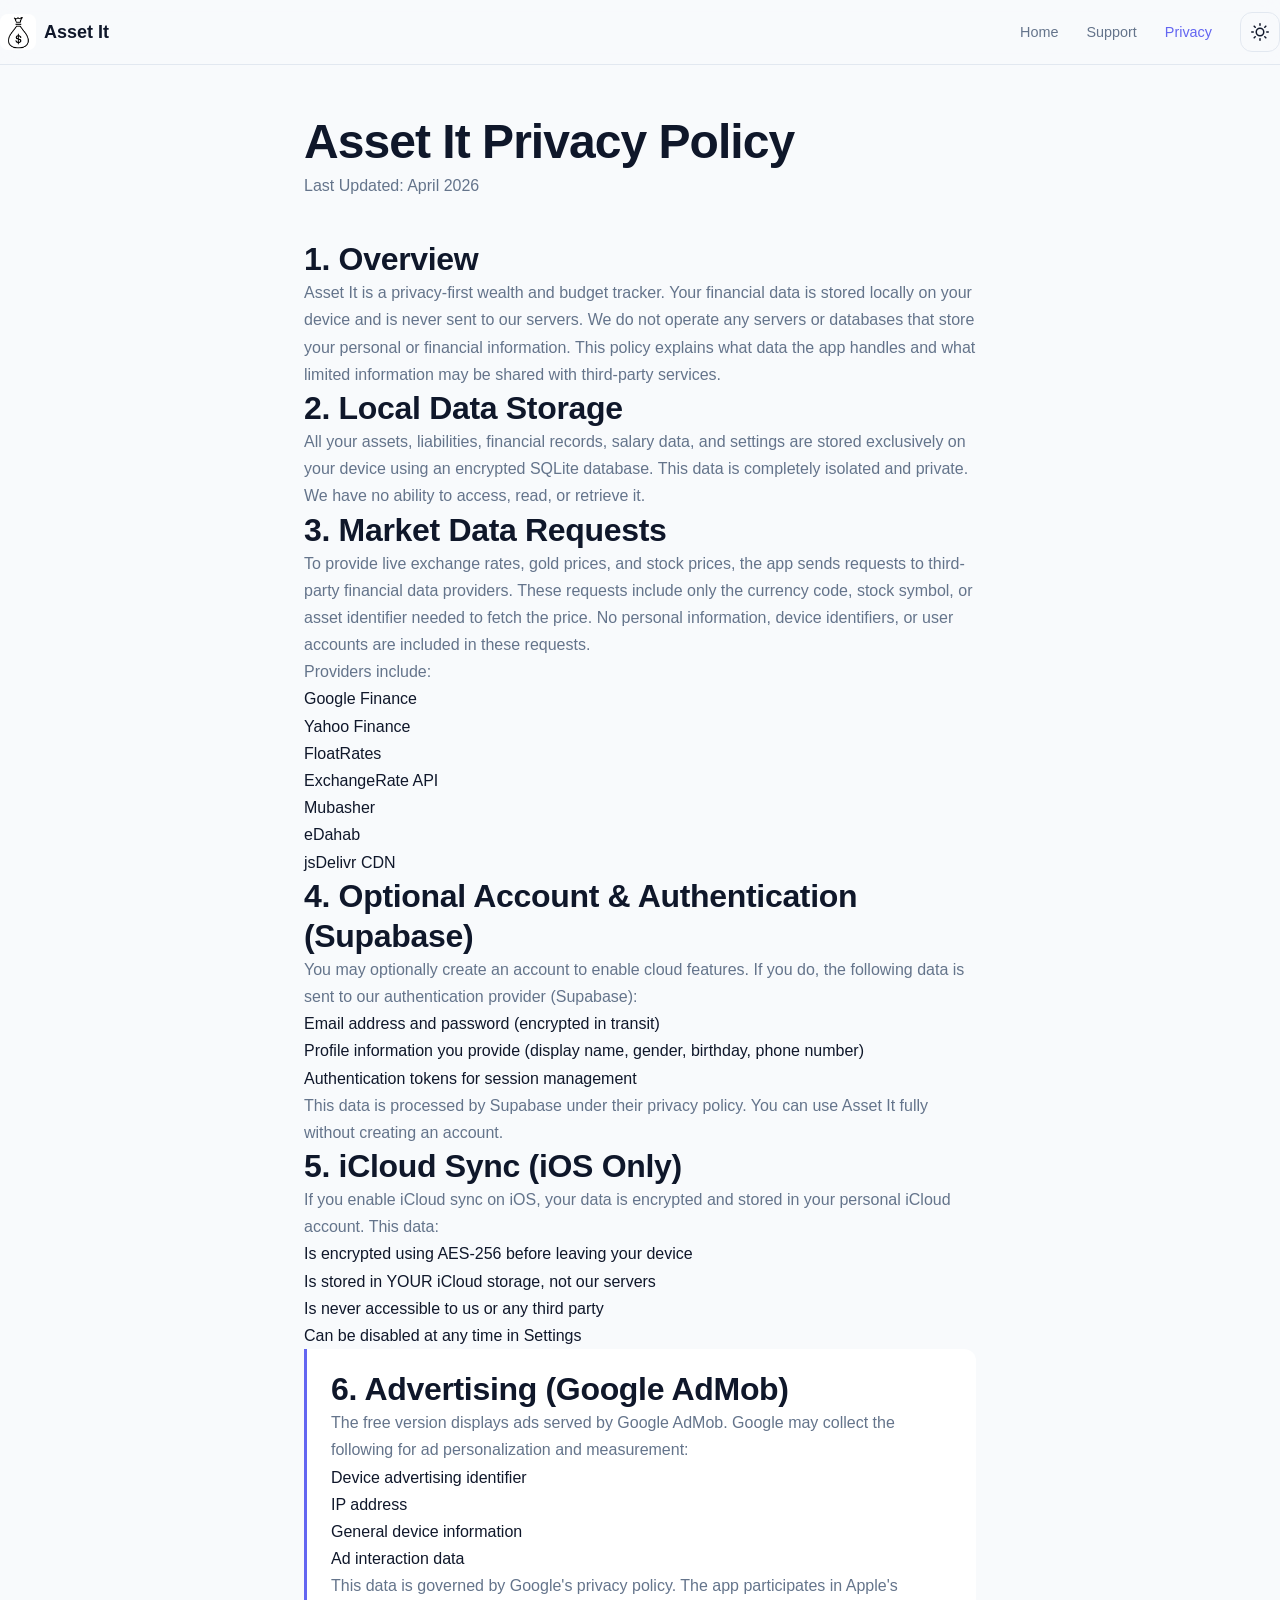
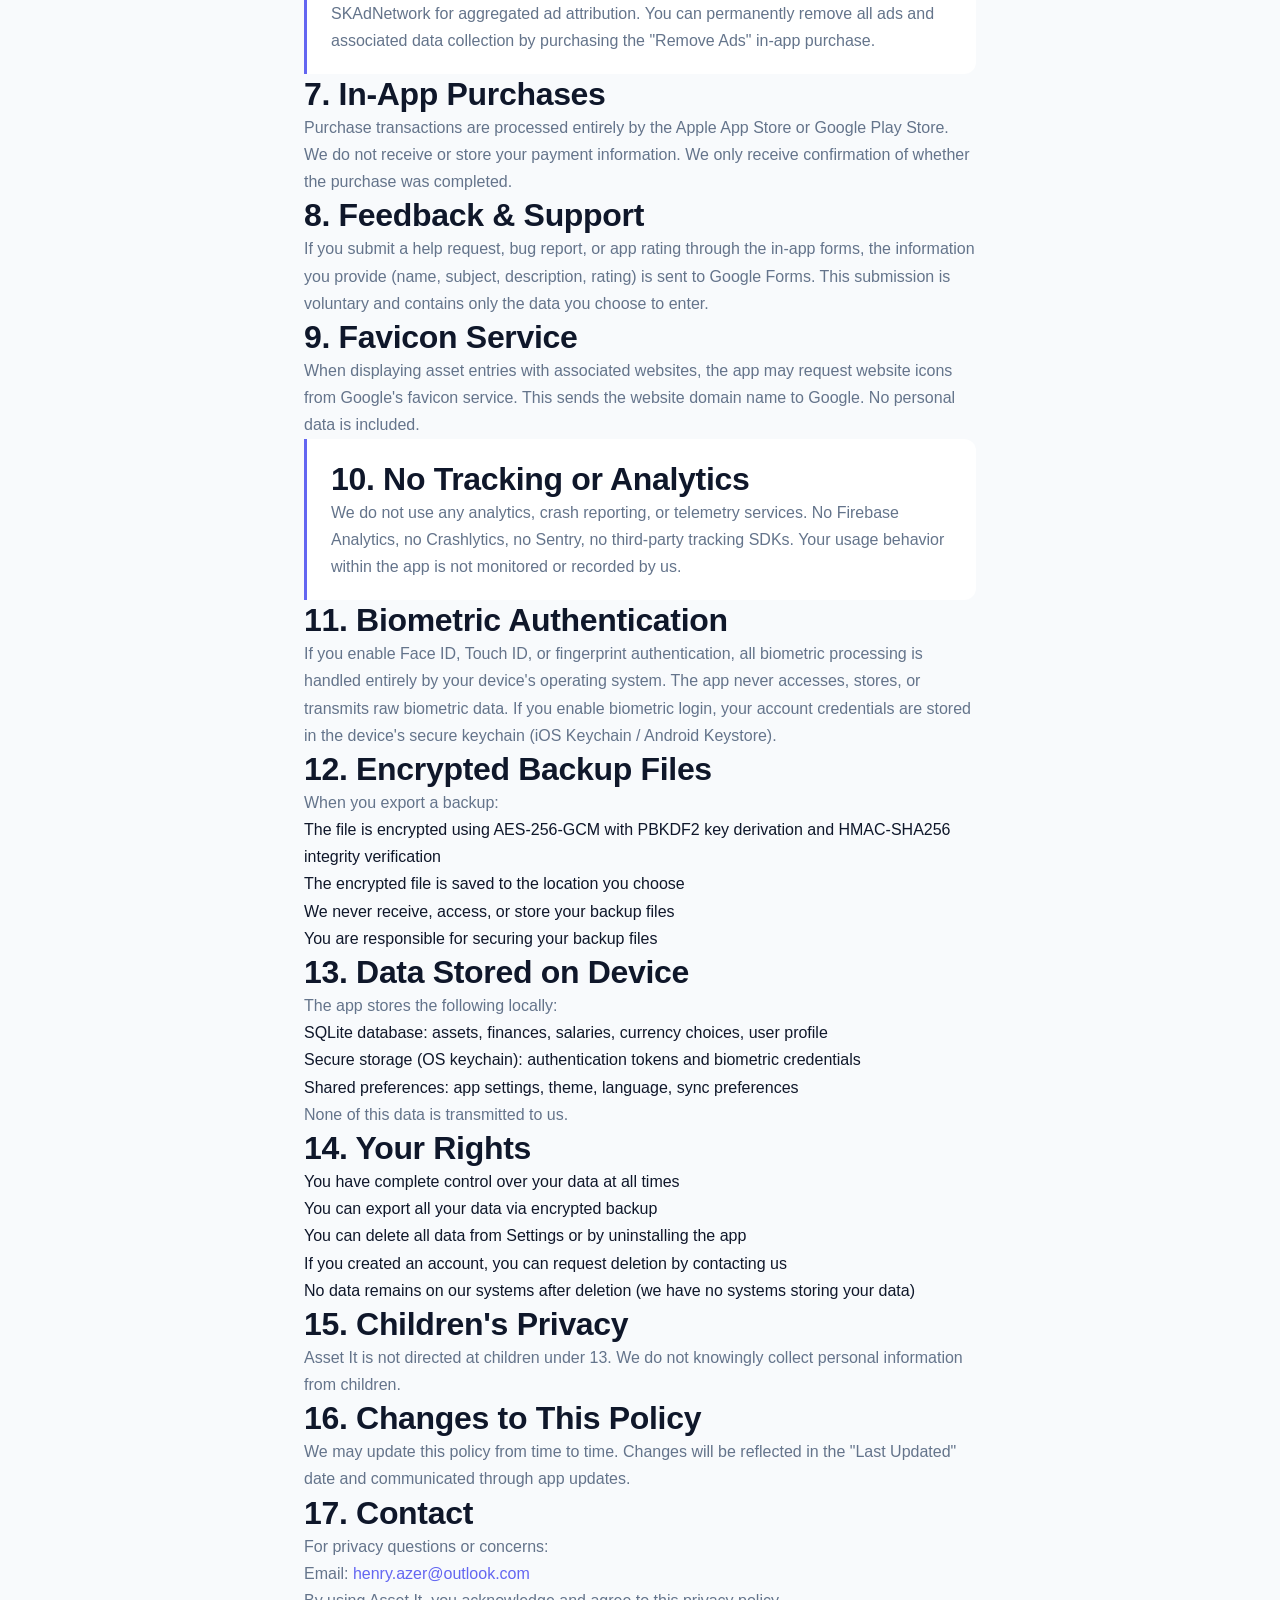
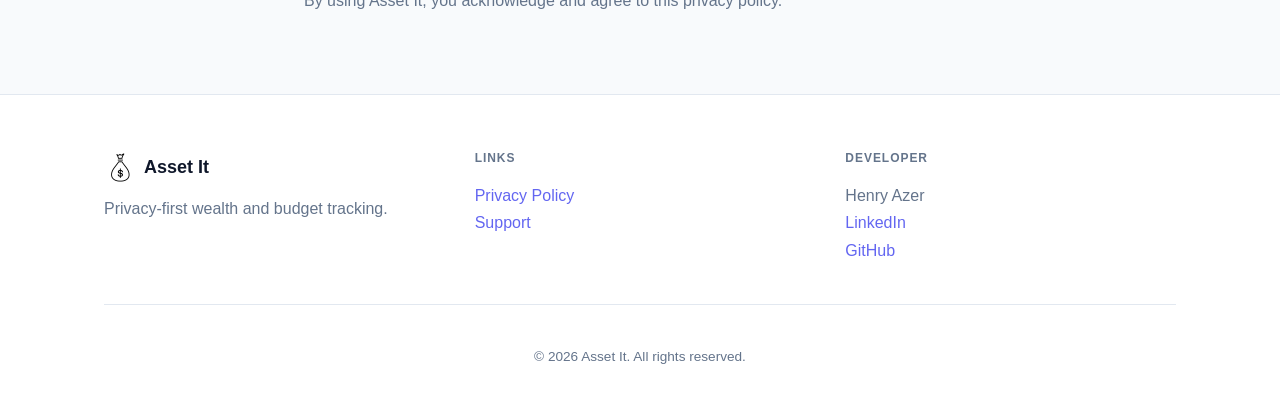
==== privacy-policy.html @ caf1068d "feat: Asset It GitHub Pages site" ====
<!DOCTYPE html>
<html lang="en">
<head>
  <meta charset="UTF-8">
  <meta name="viewport" content="width=device-width, initial-scale=1.0">
  <title>Privacy Policy — Asset It</title>
  <link rel="stylesheet" href="css/styles.css">
</head>
<body>

<!-- Nav Bar -->
<nav class="nav">
  <div class="nav__inner">
    <a href="index.html" class="nav__brand">
      <img src="assets/logo-light.png" alt="Asset It" data-logo>
      <span>Asset It</span>
    </a>
    <ul class="nav__links">
      <li><a href="index.html">Home</a></li>
      <li><a href="support.html">Support</a></li>
      <li><a href="privacy-policy.html" style="color: var(--primary);">Privacy</a></li>
      <li>
        <button class="theme-toggle" onclick="toggleTheme()" aria-label="Toggle theme">
          <svg class="icon-sun" xmlns="http://www.w3.org/2000/svg" width="18" height="18" viewBox="0 0 24 24" fill="none" stroke="currentColor" stroke-width="2" stroke-linecap="round" stroke-linejoin="round"><circle cx="12" cy="12" r="5"/><line x1="12" y1="1" x2="12" y2="3"/><line x1="12" y1="21" x2="12" y2="23"/><line x1="4.22" y1="4.22" x2="5.64" y2="5.64"/><line x1="18.36" y1="18.36" x2="19.78" y2="19.78"/><line x1="1" y1="12" x2="3" y2="12"/><line x1="21" y1="12" x2="23" y2="12"/><line x1="4.22" y1="19.78" x2="5.64" y2="18.36"/><line x1="18.36" y1="5.64" x2="19.78" y2="4.22"/></svg>
          <svg class="icon-moon" xmlns="http://www.w3.org/2000/svg" width="18" height="18" viewBox="0 0 24 24" fill="none" stroke="currentColor" stroke-width="2" stroke-linecap="round" stroke-linejoin="round"><path d="M21 12.79A9 9 0 1 1 11.21 3 7 7 0 0 0 21 12.79z"/></svg>
        </button>
      </li>
    </ul>
    <button class="nav__toggle" onclick="toggleMobileNav()" aria-label="Menu">
      <svg xmlns="http://www.w3.org/2000/svg" width="24" height="24" viewBox="0 0 24 24" fill="none" stroke="currentColor" stroke-width="2"><line x1="3" y1="12" x2="21" y2="12"/><line x1="3" y1="6" x2="21" y2="6"/><line x1="3" y1="18" x2="21" y2="18"/></svg>
    </button>
  </div>
</nav>
<div class="nav__mobile-menu">
  <a href="index.html" onclick="closeMobileNav()">Home</a>
  <a href="support.html" onclick="closeMobileNav()">Support</a>
  <a href="privacy-policy.html" onclick="closeMobileNav()">Privacy</a>
</div>

<!-- Main Content -->
<main>
  <section class="section" style="padding-top: 7rem;">
    <div class="container--narrow">

      <h1>Asset It Privacy Policy</h1>
      <p style="color: var(--text-secondary); margin-bottom: 2.5rem;">Last Updated: April 2026</p>

      <!-- Section 1 -->
      <h2>1. Overview</h2>
      <p>Asset It is a privacy-first wealth and budget tracker. Your financial data is stored locally on your device and is never sent to our servers. We do not operate any servers or databases that store your personal or financial information. This policy explains what data the app handles and what limited information may be shared with third-party services.</p>

      <!-- Section 2 -->
      <h2>2. Local Data Storage</h2>
      <p>All your assets, liabilities, financial records, salary data, and settings are stored exclusively on your device using an encrypted SQLite database. This data is completely isolated and private. We have no ability to access, read, or retrieve it.</p>

      <!-- Section 3 -->
      <h2>3. Market Data Requests</h2>
      <p>To provide live exchange rates, gold prices, and stock prices, the app sends requests to third-party financial data providers. These requests include only the currency code, stock symbol, or asset identifier needed to fetch the price. No personal information, device identifiers, or user accounts are included in these requests.</p>
      <p>Providers include:</p>
      <ul>
        <li>Google Finance</li>
        <li>Yahoo Finance</li>
        <li>FloatRates</li>
        <li>ExchangeRate API</li>
        <li>Mubasher</li>
        <li>eDahab</li>
        <li>jsDelivr CDN</li>
      </ul>

      <!-- Section 4 -->
      <h2>4. Optional Account &amp; Authentication (Supabase)</h2>
      <p>You may optionally create an account to enable cloud features. If you do, the following data is sent to our authentication provider (Supabase):</p>
      <ul>
        <li>Email address and password (encrypted in transit)</li>
        <li>Profile information you provide (display name, gender, birthday, phone number)</li>
        <li>Authentication tokens for session management</li>
      </ul>
      <p>This data is processed by Supabase under their privacy policy. You can use Asset It fully without creating an account.</p>

      <!-- Section 5 -->
      <h2>5. iCloud Sync (iOS Only)</h2>
      <p>If you enable iCloud sync on iOS, your data is encrypted and stored in your personal iCloud account. This data:</p>
      <ul>
        <li>Is encrypted using AES-256 before leaving your device</li>
        <li>Is stored in YOUR iCloud storage, not our servers</li>
        <li>Is never accessible to us or any third party</li>
        <li>Can be disabled at any time in Settings</li>
      </ul>

      <!-- Section 6 -->
      <div class="callout">
        <h2>6. Advertising (Google AdMob)</h2>
        <p>The free version displays ads served by Google AdMob. Google may collect the following for ad personalization and measurement:</p>
        <ul>
          <li>Device advertising identifier</li>
          <li>IP address</li>
          <li>General device information</li>
          <li>Ad interaction data</li>
        </ul>
        <p>This data is governed by Google's privacy policy. The app participates in Apple's SKAdNetwork for aggregated ad attribution. You can permanently remove all ads and associated data collection by purchasing the "Remove Ads" in-app purchase.</p>
      </div>

      <!-- Section 7 -->
      <h2>7. In-App Purchases</h2>
      <p>Purchase transactions are processed entirely by the Apple App Store or Google Play Store. We do not receive or store your payment information. We only receive confirmation of whether the purchase was completed.</p>

      <!-- Section 8 -->
      <h2>8. Feedback &amp; Support</h2>
      <p>If you submit a help request, bug report, or app rating through the in-app forms, the information you provide (name, subject, description, rating) is sent to Google Forms. This submission is voluntary and contains only the data you choose to enter.</p>

      <!-- Section 9 -->
      <h2>9. Favicon Service</h2>
      <p>When displaying asset entries with associated websites, the app may request website icons from Google's favicon service. This sends the website domain name to Google. No personal data is included.</p>

      <!-- Section 10 -->
      <div class="callout">
        <h2>10. No Tracking or Analytics</h2>
        <p>We do not use any analytics, crash reporting, or telemetry services. No Firebase Analytics, no Crashlytics, no Sentry, no third-party tracking SDKs. Your usage behavior within the app is not monitored or recorded by us.</p>
      </div>

      <!-- Section 11 -->
      <h2>11. Biometric Authentication</h2>
      <p>If you enable Face ID, Touch ID, or fingerprint authentication, all biometric processing is handled entirely by your device's operating system. The app never accesses, stores, or transmits raw biometric data. If you enable biometric login, your account credentials are stored in the device's secure keychain (iOS Keychain / Android Keystore).</p>

      <!-- Section 12 -->
      <h2>12. Encrypted Backup Files</h2>
      <p>When you export a backup:</p>
      <ul>
        <li>The file is encrypted using AES-256-GCM with PBKDF2 key derivation and HMAC-SHA256 integrity verification</li>
        <li>The encrypted file is saved to the location you choose</li>
        <li>We never receive, access, or store your backup files</li>
        <li>You are responsible for securing your backup files</li>
      </ul>

      <!-- Section 13 -->
      <h2>13. Data Stored on Device</h2>
      <p>The app stores the following locally:</p>
      <ul>
        <li>SQLite database: assets, finances, salaries, currency choices, user profile</li>
        <li>Secure storage (OS keychain): authentication tokens and biometric credentials</li>
        <li>Shared preferences: app settings, theme, language, sync preferences</li>
      </ul>
      <p>None of this data is transmitted to us.</p>

      <!-- Section 14 -->
      <h2>14. Your Rights</h2>
      <ul>
        <li>You have complete control over your data at all times</li>
        <li>You can export all your data via encrypted backup</li>
        <li>You can delete all data from Settings or by uninstalling the app</li>
        <li>If you created an account, you can request deletion by contacting us</li>
        <li>No data remains on our systems after deletion (we have no systems storing your data)</li>
      </ul>

      <!-- Section 15 -->
      <h2>15. Children's Privacy</h2>
      <p>Asset It is not directed at children under 13. We do not knowingly collect personal information from children.</p>

      <!-- Section 16 -->
      <h2>16. Changes to This Policy</h2>
      <p>We may update this policy from time to time. Changes will be reflected in the "Last Updated" date and communicated through app updates.</p>

      <!-- Section 17 -->
      <h2>17. Contact</h2>
      <p>For privacy questions or concerns:</p>
      <p>Email: <a href="mailto:henry.azer@outlook.com">henry.azer@outlook.com</a></p>

      <p>By using Asset It, you acknowledge and agree to this privacy policy.</p>

    </div>
  </section>
</main>

<!-- Footer -->
<footer class="footer">
  <div class="container">
    <div class="footer__grid">
      <div class="footer__col">
        <a href="index.html" class="footer__brand">
          <img src="assets/logo-light.png" alt="Asset It" data-logo>
          <span>Asset It</span>
        </a>
        <p>Privacy-first wealth and budget tracking.</p>
      </div>
      <div class="footer__col">
        <h4>Links</h4>
        <ul>
          <li><a href="privacy-policy.html">Privacy Policy</a></li>
          <li><a href="support.html">Support</a></li>
        </ul>
      </div>
      <div class="footer__col">
        <h4>Developer</h4>
        <p>Henry Azer</p>
        <ul>
          <li><a href="https://linkedin.com/in/henry-azer" target="_blank" rel="noopener">LinkedIn</a></li>
          <li><a href="https://github.com/henry-azer" target="_blank" rel="noopener">GitHub</a></li>
        </ul>
      </div>
    </div>
    <div class="footer__bottom">
      <p>&copy; 2026 Asset It. All rights reserved.</p>
    </div>
  </div>
</footer>

<script src="js/main.js"></script>
</body>
</html>
---- css/styles.css ----
/* ============================================================
   Asset-It Design System
   Shared CSS for GitHub Pages site
   ============================================================ */

/* ----------------------------------------------------------
   1. Design Tokens (Light Mode)
   ---------------------------------------------------------- */
:root {
  --primary: #6366F1;
  --secondary: #8B5CF6;
  --bg: #F8FAFC;
  --surface: #FFFFFF;
  --text-primary: #0F172A;
  --text-secondary: #64748B;
  --border: #E2E8F0;
  --gradient-start: #42A5F5;
  --gradient-end: #AB47BC;
  --nav-bg: rgba(248, 250, 252, 0.85);
  --shadow: 0 1px 3px rgba(0, 0, 0, 0.08);
  --shadow-lg: 0 10px 40px rgba(99, 102, 241, 0.1);
}

/* Dark Mode */
[data-theme="dark"] {
  --primary: #818CF8;
  --secondary: #A78BFA;
  --bg: #0F172A;
  --surface: #1E293B;
  --text-primary: #F8FAFC;
  --text-secondary: #94A3B8;
  --border: #334155;
  --nav-bg: rgba(15, 23, 42, 0.85);
  --shadow: 0 1px 3px rgba(0, 0, 0, 0.3);
  --shadow-lg: 0 10px 40px rgba(129, 140, 248, 0.1);
}

/* ----------------------------------------------------------
   2. Reset & Base
   ---------------------------------------------------------- */
*,
*::before,
*::after {
  box-sizing: border-box;
  margin: 0;
  padding: 0;
}

html {
  scroll-behavior: smooth;
  scroll-padding-top: 80px;
}

body {
  font-family: -apple-system, BlinkMacSystemFont, "Segoe UI", Roboto,
    Oxygen-Sans, Ubuntu, Cantarell, "Helvetica Neue", sans-serif;
  font-size: 1rem;
  line-height: 1.7;
  color: var(--text-primary);
  background-color: var(--bg);
  -webkit-font-smoothing: antialiased;
  -moz-osx-font-smoothing: grayscale;
}

img {
  max-width: 100%;
  display: block;
}

ul,
ol {
  list-style: none;
}

a {
  color: var(--primary);
  text-decoration: none;
  transition: color 0.2s ease;
}

a:hover {
  color: var(--secondary);
}

/* ----------------------------------------------------------
   3. Typography
   ---------------------------------------------------------- */
h1,
h2,
h3,
h4,
h5,
h6 {
  color: var(--text-primary);
  line-height: 1.25;
}

h1 {
  font-size: 3rem;
  font-weight: 700;
  letter-spacing: -0.02em;
}

h2 {
  font-size: 2rem;
  font-weight: 700;
  letter-spacing: -0.01em;
}

h3 {
  font-size: 1.15rem;
  font-weight: 600;
}

p {
  color: var(--text-secondary);
}

/* ----------------------------------------------------------
   4. Layout
   ---------------------------------------------------------- */
.container {
  width: 100%;
  max-width: 1120px;
  margin: 0 auto;
  padding: 0 1.5rem;
}

.container--narrow {
  width: 100%;
  max-width: 720px;
  margin: 0 auto;
  padding: 0 1.5rem;
}

.section {
  padding: 5rem 0;
}

/* ----------------------------------------------------------
   5. Navigation Bar
   ---------------------------------------------------------- */
.nav {
  position: fixed;
  top: 0;
  left: 0;
  right: 0;
  z-index: 1000;
  background-color: var(--nav-bg);
  backdrop-filter: blur(12px);
  -webkit-backdrop-filter: blur(12px);
  border-bottom: 1px solid var(--border);
  transition: background-color 0.3s ease;
}

.nav__inner {
  display: flex;
  align-items: center;
  justify-content: space-between;
  height: 64px;
}

.nav__brand {
  display: flex;
  align-items: center;
  gap: 0.5rem;
  text-decoration: none;
  color: var(--text-primary);
  font-weight: 700;
  font-size: 1.125rem;
}

.nav__brand img {
  width: 36px;
  height: 36px;
  border-radius: 8px;
}

.nav__links {
  display: flex;
  align-items: center;
  gap: 1.75rem;
}

.nav__links a {
  color: var(--text-secondary);
  font-size: 0.9rem;
  font-weight: 500;
  transition: color 0.2s ease;
}

.nav__links a:hover {
  color: var(--primary);
}

.nav__toggle {
  display: none;
  background: none;
  border: none;
  cursor: pointer;
  padding: 0.5rem;
  color: var(--text-primary);
}

.nav__toggle svg {
  width: 24px;
  height: 24px;
}

/* Theme Toggle */
.theme-toggle {
  display: flex;
  align-items: center;
  justify-content: center;
  width: 40px;
  height: 40px;
  border: 1px solid var(--border);
  border-radius: 12px;
  background: transparent;
  color: var(--text-primary);
  cursor: pointer;
  transition: border-color 0.2s ease, background-color 0.2s ease;
}

.theme-toggle:hover {
  border-color: var(--primary);
  background-color: var(--surface);
}

.theme-toggle .icon-sun {
  display: block;
}

.theme-toggle .icon-moon {
  display: none;
}

[data-theme="dark"] .theme-toggle .icon-sun {
  display: none;
}

[data-theme="dark"] .theme-toggle .icon-moon {
  display: block;
}

/* ----------------------------------------------------------
   6. Mobile Navigation
   ---------------------------------------------------------- */
.nav__mobile-menu {
  position: fixed;
  inset: 0;
  z-index: 999;
  background-color: var(--bg);
  display: flex;
  flex-direction: column;
  align-items: center;
  justify-content: center;
  gap: 2rem;
  opacity: 0;
  visibility: hidden;
  transition: opacity 0.3s ease, visibility 0.3s ease;
}

.nav__mobile-menu.active {
  opacity: 1;
  visibility: visible;
}

.nav__mobile-menu a {
  font-size: 1.5rem;
  font-weight: 600;
  color: var(--text-primary);
}

.nav__mobile-menu a:hover {
  color: var(--primary);
}

body.nav-open {
  overflow: hidden;
}

/* ----------------------------------------------------------
   7. Buttons
   ---------------------------------------------------------- */
.btn {
  display: inline-flex;
  align-items: center;
  justify-content: center;
  gap: 0.5rem;
  padding: 0.75rem 1.75rem;
  border-radius: 14px;
  font-size: 0.95rem;
  font-weight: 600;
  line-height: 1;
  cursor: pointer;
  border: none;
  text-decoration: none;
  transition: transform 0.2s ease, box-shadow 0.2s ease, opacity 0.2s ease;
}

.btn:hover {
  transform: translateY(-1px);
}

.btn:active {
  transform: translateY(0);
}

.btn--primary {
  background: linear-gradient(135deg, var(--gradient-start), var(--gradient-end));
  color: #ffffff;
  box-shadow: var(--shadow-lg);
}

.btn--primary:hover {
  color: #ffffff;
  box-shadow: 0 12px 44px rgba(99, 102, 241, 0.18);
}

.btn--outline {
  background: transparent;
  color: var(--primary);
  border: 2px solid var(--primary);
}

.btn--outline:hover {
  background-color: var(--primary);
  color: #ffffff;
}

/* ----------------------------------------------------------
   8. Cards
   ---------------------------------------------------------- */
.card {
  background-color: var(--surface);
  border: 1px solid var(--border);
  border-radius: 16px;
  padding: 1.75rem;
  box-shadow: var(--shadow);
  transition: transform 0.25s ease, box-shadow 0.25s ease;
}

.card:hover {
  transform: translateY(-4px);
  box-shadow: var(--shadow-lg);
}

/* ----------------------------------------------------------
   9. Callout
   ---------------------------------------------------------- */
.callout {
  background-color: var(--surface);
  border-left: 3px solid var(--primary);
  border-radius: 0 12px 12px 0;
  padding: 1.25rem 1.5rem;
}

/* ----------------------------------------------------------
   10. Footer
   ---------------------------------------------------------- */
.footer {
  background-color: var(--surface);
  border-top: 1px solid var(--border);
  padding: 3.5rem 0 2rem;
}

.footer__grid {
  display: grid;
  grid-template-columns: repeat(3, 1fr);
  gap: 2.5rem;
}

.footer__brand {
  display: flex;
  align-items: center;
  gap: 0.5rem;
  font-weight: 700;
  font-size: 1.125rem;
  color: var(--text-primary);
  margin-bottom: 0.75rem;
}

.footer__brand img {
  width: 32px;
  height: 32px;
  border-radius: 8px;
}

.footer__tagline {
  color: var(--text-secondary);
  font-size: 0.9rem;
  line-height: 1.6;
}

.footer h4 {
  font-size: 0.75rem;
  font-weight: 700;
  letter-spacing: 0.08em;
  text-transform: uppercase;
  color: var(--text-secondary);
  margin-bottom: 1rem;
}

.footer__links {
  display: flex;
  flex-direction: column;
  gap: 0.6rem;
}

.footer__links a {
  color: var(--text-secondary);
  font-size: 0.9rem;
  transition: color 0.2s ease;
}

.footer__links a:hover {
  color: var(--primary);
}

.footer__bottom {
  text-align: center;
  padding-top: 2.5rem;
  margin-top: 2.5rem;
  border-top: 1px solid var(--border);
  color: var(--text-secondary);
  font-size: 0.85rem;
}

/* ----------------------------------------------------------
   11. Phone Mockup
   ---------------------------------------------------------- */
.phone-frame {
  position: relative;
  width: 260px;
  height: 520px;
  border-radius: 32px;
  border: 4px solid #000000;
  background-color: #000000;
  overflow: hidden;
  box-shadow: 0 20px 60px rgba(0, 0, 0, 0.25);
  flex-shrink: 0;
}

.phone-frame::before {
  content: "";
  position: absolute;
  top: 0;
  left: 50%;
  transform: translateX(-50%);
  width: 100px;
  height: 24px;
  background-color: #000000;
  border-radius: 0 0 16px 16px;
  z-index: 2;
}

.phone-frame img {
  width: 100%;
  height: 100%;
  object-fit: cover;
}

/* ----------------------------------------------------------
   12. Carousel
   ---------------------------------------------------------- */
.carousel {
  overflow: hidden;
  position: relative;
}

.carousel__track {
  display: flex;
  transition: transform 0.5s ease;
}

.carousel__slide {
  flex: 0 0 100%;
  display: flex;
  align-items: center;
  justify-content: center;
}

.carousel__dots {
  display: flex;
  align-items: center;
  justify-content: center;
  gap: 0.5rem;
  margin-top: 1.5rem;
}

.carousel__dot {
  width: 10px;
  height: 10px;
  border-radius: 999px;
  background-color: var(--border);
  border: none;
  cursor: pointer;
  transition: width 0.3s ease, background-color 0.3s ease;
}

.carousel__dot.active {
  width: 24px;
  background-color: var(--primary);
}

/* ----------------------------------------------------------
   13. Form Elements
   ---------------------------------------------------------- */
.form-group {
  margin-bottom: 1.25rem;
}

.form-group label {
  display: block;
  font-weight: 600;
  font-size: 0.9rem;
  margin-bottom: 0.4rem;
  color: var(--text-primary);
}

.form-group input,
.form-group textarea {
  width: 100%;
  padding: 0.75rem 1rem;
  border: 1px solid var(--border);
  border-radius: 12px;
  background-color: var(--surface);
  color: var(--text-primary);
  font-family: inherit;
  font-size: 0.95rem;
  line-height: 1.5;
  transition: border-color 0.2s ease, box-shadow 0.2s ease;
}

.form-group input:focus,
.form-group textarea:focus {
  outline: none;
  border-color: var(--primary);
  box-shadow: 0 0 0 3px rgba(99, 102, 241, 0.15);
}

.form-group textarea {
  min-height: 140px;
  resize: vertical;
}

.error-msg {
  display: none;
  color: #EF4444;
  font-size: 0.8rem;
  margin-top: 0.35rem;
}

.form-group.has-error input,
.form-group.has-error textarea {
  border-color: #EF4444;
}

.form-group.has-error .error-msg {
  display: block;
}

/* ----------------------------------------------------------
   14. Pills
   ---------------------------------------------------------- */
.pills {
  display: flex;
  background-color: var(--surface);
  border: 1px solid var(--border);
  border-radius: 14px;
  padding: 4px;
  gap: 4px;
}

.pill {
  flex: 1;
  padding: 0.6rem 1rem;
  border: none;
  border-radius: 11px;
  background: transparent;
  color: var(--text-secondary);
  font-family: inherit;
  font-size: 0.9rem;
  font-weight: 600;
  cursor: pointer;
  text-align: center;
  transition: background 0.2s ease, color 0.2s ease;
}

.pill:hover {
  color: var(--text-primary);
}

.pill.active {
  background: linear-gradient(135deg, var(--gradient-start), var(--gradient-end));
  color: #ffffff;
}

/* ----------------------------------------------------------
   15. Star Rating
   ---------------------------------------------------------- */
.star-rating {
  display: flex;
  direction: rtl;
  gap: 0.15rem;
}

.star-rating input {
  display: none;
}

.star-rating label {
  font-size: 2rem;
  color: var(--border);
  cursor: pointer;
  transition: color 0.15s ease;
}

.star-rating label::before {
  content: "\2605";
}

.star-rating input:checked ~ label,
.star-rating label:hover,
.star-rating label:hover ~ label {
  color: #FBBF24;
}

/* ----------------------------------------------------------
   16. Toast
   ---------------------------------------------------------- */
.toast {
  position: fixed;
  bottom: 2rem;
  left: 50%;
  transform: translateX(-50%) translateY(120%);
  background-color: #22C55E;
  color: #ffffff;
  padding: 0.85rem 1.75rem;
  border-radius: 14px;
  font-weight: 600;
  font-size: 0.9rem;
  box-shadow: 0 8px 30px rgba(34, 197, 94, 0.3);
  opacity: 0;
  visibility: hidden;
  transition: transform 0.35s ease, opacity 0.35s ease, visibility 0.35s ease;
  z-index: 2000;
  white-space: nowrap;
}

.toast.show {
  transform: translateX(-50%) translateY(0);
  opacity: 1;
  visibility: visible;
}

/* ----------------------------------------------------------
   17. Scroll Animations
   ---------------------------------------------------------- */
.fade-in {
  opacity: 0;
  transform: translateY(20px);
  transition: opacity 0.6s ease, transform 0.6s ease;
}

.fade-in.visible {
  opacity: 1;
  transform: translateY(0);
}

@media (prefers-reduced-motion: reduce) {
  .fade-in {
    opacity: 1;
    transform: none;
    transition: none;
  }
}

/* ----------------------------------------------------------
   18. Store Badges
   ---------------------------------------------------------- */
.store-badges {
  display: flex;
  align-items: center;
  gap: 1rem;
  flex-wrap: wrap;
}

.store-badges img {
  height: 48px;
  width: auto;
}

/* ----------------------------------------------------------
   19. Responsive — Tablet (max-width: 1024px)
   ---------------------------------------------------------- */
@media (max-width: 1024px) {
  h1 {
    font-size: 2.25rem;
  }

  h2 {
    font-size: 1.625rem;
  }

  .section {
    padding: 3.5rem 0;
  }

  .footer__grid {
    grid-template-columns: repeat(2, 1fr);
  }
}

/* ----------------------------------------------------------
   20. Responsive — Mobile (max-width: 768px)
   ---------------------------------------------------------- */
@media (max-width: 768px) {
  h1 {
    font-size: 1.875rem;
  }

  h2 {
    font-size: 1.375rem;
  }

  .section {
    padding: 2.5rem 0;
  }

  /* Nav: show toggle, hide desktop links */
  .nav__toggle {
    display: flex;
  }

  .nav__links {
    display: none;
  }

  /* Single column layouts */
  .footer__grid {
    grid-template-columns: 1fr;
    gap: 2rem;
  }

  /* Smaller phone mockup */
  .phone-frame {
    width: 200px;
    height: 400px;
    border-radius: 24px;
  }

  .phone-frame::before {
    width: 80px;
    height: 20px;
    border-radius: 0 0 12px 12px;
  }

  /* Pills stack vertically */
  .pills {
    flex-direction: column;
  }

  /* Store badges center on small screens */
  .store-badges {
    justify-content: center;
  }
}
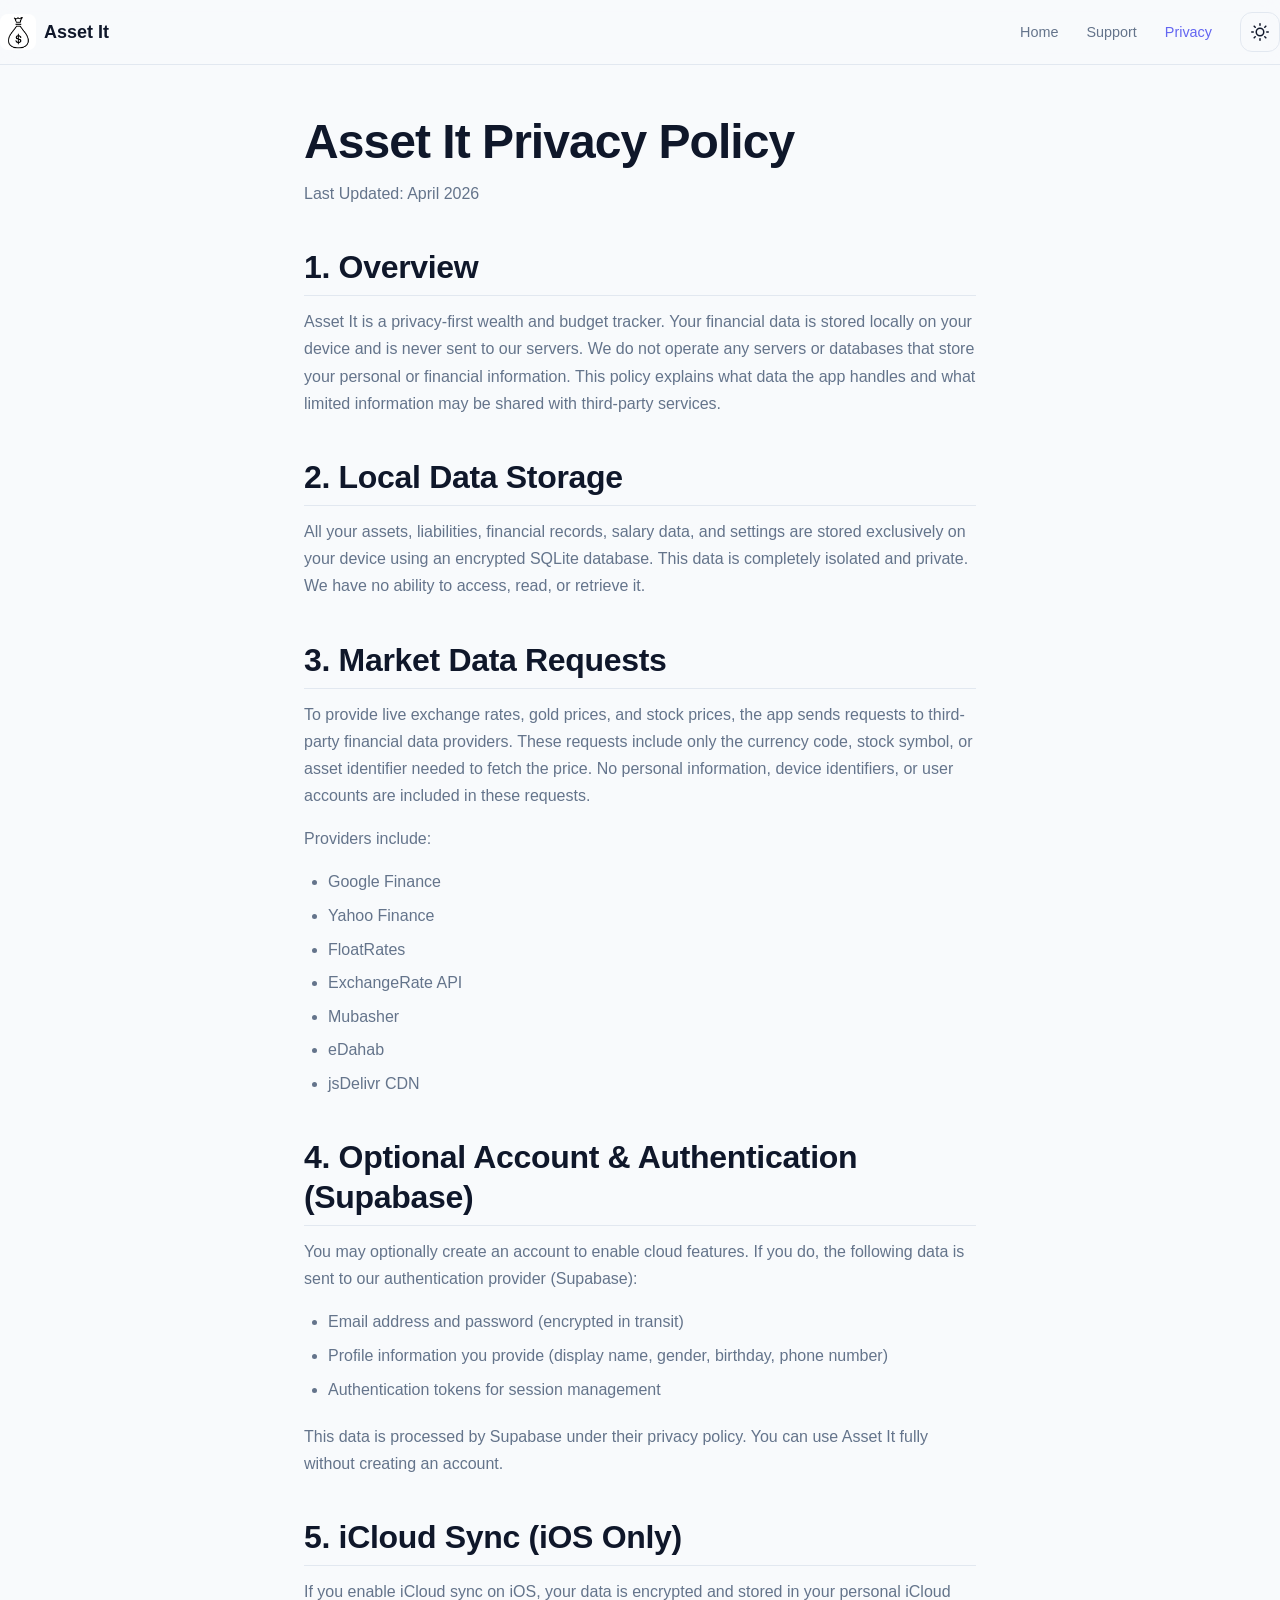
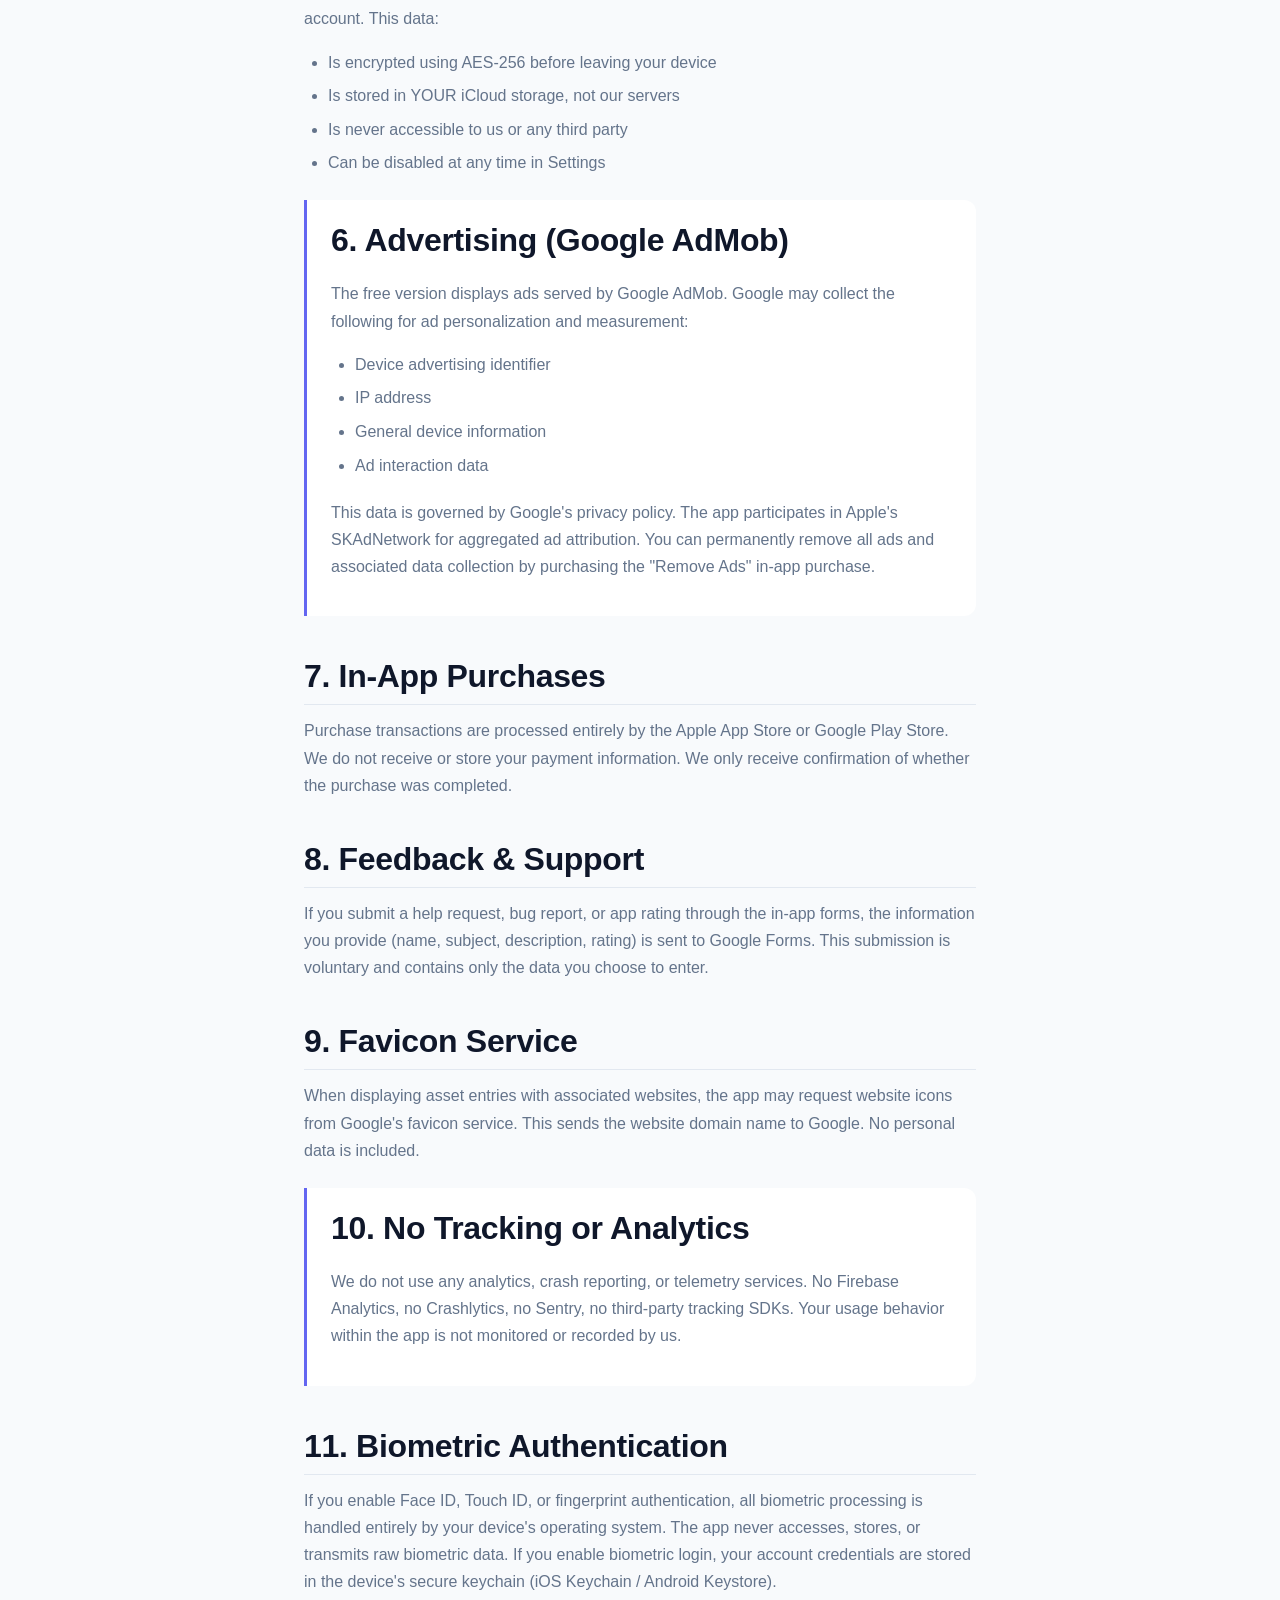
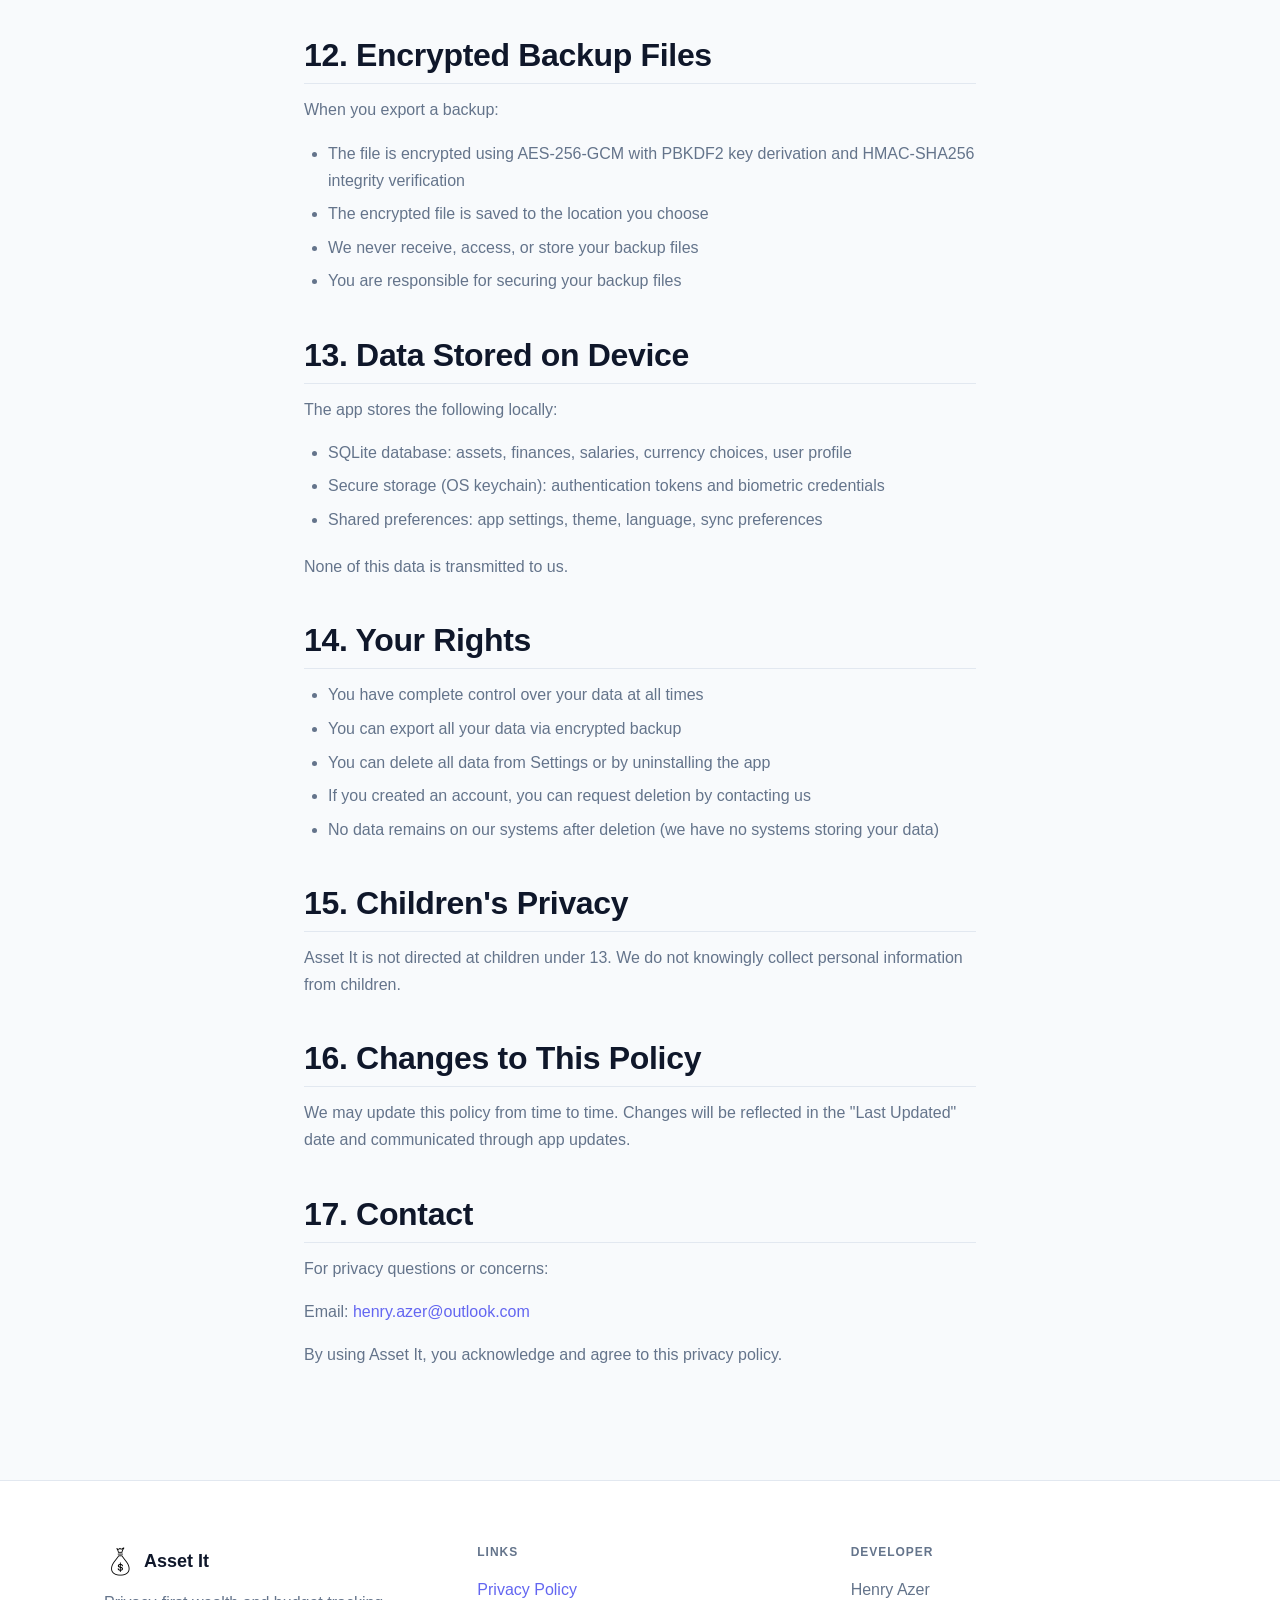
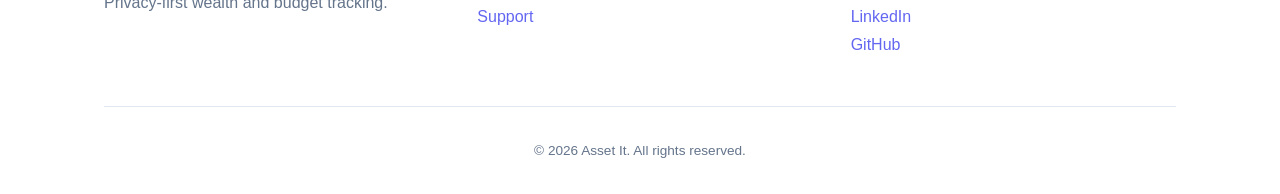
==== commit 4dcb3a2d: "enhancement: improve design spacing, visual polish, and dark mode effects" ====
--- a/privacy-policy.html
+++ b/privacy-policy.html
@@ -40,9 +40,9 @@
 <!-- Main Content -->
 <main>
   <section class="section" style="padding-top: 7rem;">
-    <div class="container--narrow">
-
-      <h1>Asset It Privacy Policy</h1>
+    <div class="container--narrow policy-content">
+
+      <h1 style="margin-bottom: 0.5rem;">Asset It Privacy Policy</h1>
       <p style="color: var(--text-secondary); margin-bottom: 2.5rem;">Last Updated: April 2026</p>
 
       <!-- Section 1 -->
--- a/css/styles.css
+++ b/css/styles.css
@@ -134,7 +134,17 @@
 }
 
 .section {
-  padding: 5rem 0;
+  padding: 6rem 0;
+}
+
+.section__header {
+  text-align: center;
+  max-width: 640px;
+  margin: 0 auto 3rem;
+}
+.section__header p {
+  margin-top: 0.75rem;
+  font-size: 1.1rem;
 }
 
 /* ----------------------------------------------------------
@@ -362,13 +372,13 @@
 .footer {
   background-color: var(--surface);
   border-top: 1px solid var(--border);
-  padding: 3.5rem 0 2rem;
+  padding: 4rem 0 2rem;
 }
 
 .footer__grid {
   display: grid;
   grid-template-columns: repeat(3, 1fr);
-  gap: 2.5rem;
+  gap: 3rem;
 }
 
 .footer__brand {
@@ -405,7 +415,7 @@
 .footer__links {
   display: flex;
   flex-direction: column;
-  gap: 0.6rem;
+  gap: 0.75rem;
 }
 
 .footer__links a {
@@ -420,8 +430,8 @@
 
 .footer__bottom {
   text-align: center;
-  padding-top: 2.5rem;
-  margin-top: 2.5rem;
+  padding-top: 2rem;
+  margin-top: 3rem;
   border-top: 1px solid var(--border);
   color: var(--text-secondary);
   font-size: 0.85rem;
@@ -508,21 +518,21 @@
    13. Form Elements
    ---------------------------------------------------------- */
 .form-group {
-  margin-bottom: 1.25rem;
+  margin-bottom: 1.5rem;
 }
 
 .form-group label {
   display: block;
   font-weight: 600;
   font-size: 0.9rem;
-  margin-bottom: 0.4rem;
+  margin-bottom: 0.5rem;
   color: var(--text-primary);
 }
 
 .form-group input,
 .form-group textarea {
   width: 100%;
-  padding: 0.75rem 1rem;
+  padding: 0.875rem 1.125rem;
   border: 1px solid var(--border);
   border-radius: 12px;
   background-color: var(--surface);
@@ -693,7 +703,171 @@
 }
 
 /* ----------------------------------------------------------
-   19. Responsive — Tablet (max-width: 1024px)
+   19. Hero Background Mesh
+   ---------------------------------------------------------- */
+.hero-bg {
+  position: relative;
+  overflow: hidden;
+  background: linear-gradient(135deg, rgba(99,102,241,0.05) 0%, rgba(139,92,246,0.08) 50%, rgba(66,165,245,0.05) 100%);
+}
+.hero-bg::before {
+  content: '';
+  position: absolute;
+  top: -50%;
+  left: -50%;
+  width: 200%;
+  height: 200%;
+  background: radial-gradient(circle at 30% 40%, rgba(99,102,241,0.12) 0%, transparent 50%),
+              radial-gradient(circle at 70% 60%, rgba(139,92,246,0.08) 0%, transparent 50%);
+  animation: meshFloat 20s ease-in-out infinite;
+  z-index: 0;
+}
+@keyframes meshFloat {
+  0%, 100% { transform: translate(0, 0) rotate(0deg); }
+  33% { transform: translate(2%, -2%) rotate(1deg); }
+  66% { transform: translate(-1%, 1%) rotate(-1deg); }
+}
+.hero-bg > * { position: relative; z-index: 1; }
+
+/* ----------------------------------------------------------
+   20. Feature Card Enhancements
+   ---------------------------------------------------------- */
+.features-grid .card {
+  padding: 2.25rem 1.75rem;
+}
+.features-grid .card .icon-wrap {
+  width: 64px;
+  height: 64px;
+  border-radius: 16px;
+  background: linear-gradient(135deg, rgba(99,102,241,0.1), rgba(139,92,246,0.1));
+  display: inline-flex;
+  align-items: center;
+  justify-content: center;
+  margin-bottom: 1.25rem;
+}
+[data-theme="dark"] .features-grid .card .icon-wrap {
+  background: linear-gradient(135deg, rgba(129,140,248,0.15), rgba(167,139,250,0.15));
+}
+.features-grid .card svg {
+  width: 32px;
+  height: 32px;
+}
+
+/* ----------------------------------------------------------
+   21. Dark Mode Phone Glow
+   ---------------------------------------------------------- */
+[data-theme="dark"] .phone-frame {
+  box-shadow: 0 20px 60px rgba(0,0,0,0.4), 0 0 40px rgba(99,102,241,0.15);
+}
+
+/* ----------------------------------------------------------
+   22. Carousel Slide Spacing
+   ---------------------------------------------------------- */
+.carousel__slide {
+  gap: 2rem;
+  padding: 1rem 0;
+}
+
+/* ----------------------------------------------------------
+   23. CTA Section Enhancements
+   ---------------------------------------------------------- */
+.cta-section {
+  position: relative;
+  overflow: hidden;
+}
+.cta-section::before {
+  content: '';
+  position: absolute;
+  top: -50%;
+  right: -20%;
+  width: 500px;
+  height: 500px;
+  border-radius: 50%;
+  background: rgba(255,255,255,0.05);
+}
+.cta-section::after {
+  content: '';
+  position: absolute;
+  bottom: -30%;
+  left: -10%;
+  width: 400px;
+  height: 400px;
+  border-radius: 50%;
+  background: rgba(255,255,255,0.03);
+}
+.cta-section > * { position: relative; z-index: 1; }
+.cta-section h2 { font-size: 2.25rem; margin-bottom: 1rem; }
+.cta-section p { font-size: 1.15rem; }
+
+/* ----------------------------------------------------------
+   24. Nav Active Indicator
+   ---------------------------------------------------------- */
+.nav__links a.active {
+  color: var(--primary);
+}
+
+/* ----------------------------------------------------------
+   25. Privacy Policy Content Spacing
+   ---------------------------------------------------------- */
+.policy-content h2 {
+  margin-top: 2.5rem;
+  margin-bottom: 0.75rem;
+  padding-bottom: 0.5rem;
+  border-bottom: 1px solid var(--border);
+}
+.policy-content p {
+  margin-bottom: 1rem;
+}
+.policy-content ul {
+  margin: 0.75rem 0 1.25rem 1.5rem;
+  list-style: disc;
+}
+.policy-content li {
+  margin-bottom: 0.4rem;
+  color: var(--text-secondary);
+}
+.policy-content .callout {
+  margin: 1.5rem 0;
+}
+.policy-content .callout h2 {
+  margin-top: 0;
+  border-bottom: none;
+}
+
+/* ----------------------------------------------------------
+   26. Support Form Spacing
+   ---------------------------------------------------------- */
+.support-header {
+  text-align: center;
+  margin-bottom: 2.5rem;
+}
+.support-header h1 { margin-bottom: 0.75rem; }
+.pills {
+  margin-bottom: 2.5rem;
+}
+
+/* ----------------------------------------------------------
+   27. Smooth Theme Transitions
+   ---------------------------------------------------------- */
+body, .nav, .card, .footer, .callout, .pills, .pill,
+.form-group input, .form-group textarea, .phone-frame {
+  transition: background-color 0.3s ease, border-color 0.3s ease, color 0.3s ease, box-shadow 0.3s ease;
+}
+
+/* ----------------------------------------------------------
+   28. Content Link Hover Effects
+   ---------------------------------------------------------- */
+.policy-content a, .footer__links a {
+  text-decoration: none;
+  border-bottom: 1px solid transparent;
+  transition: color 0.2s, border-color 0.2s;
+}
+.policy-content a:hover, .footer__links a:hover {
+  border-bottom-color: var(--primary);
+}
+
+/* ----------------------------------------------------------
+   Responsive — Tablet (max-width: 1024px)
    ---------------------------------------------------------- */
 @media (max-width: 1024px) {
   h1 {
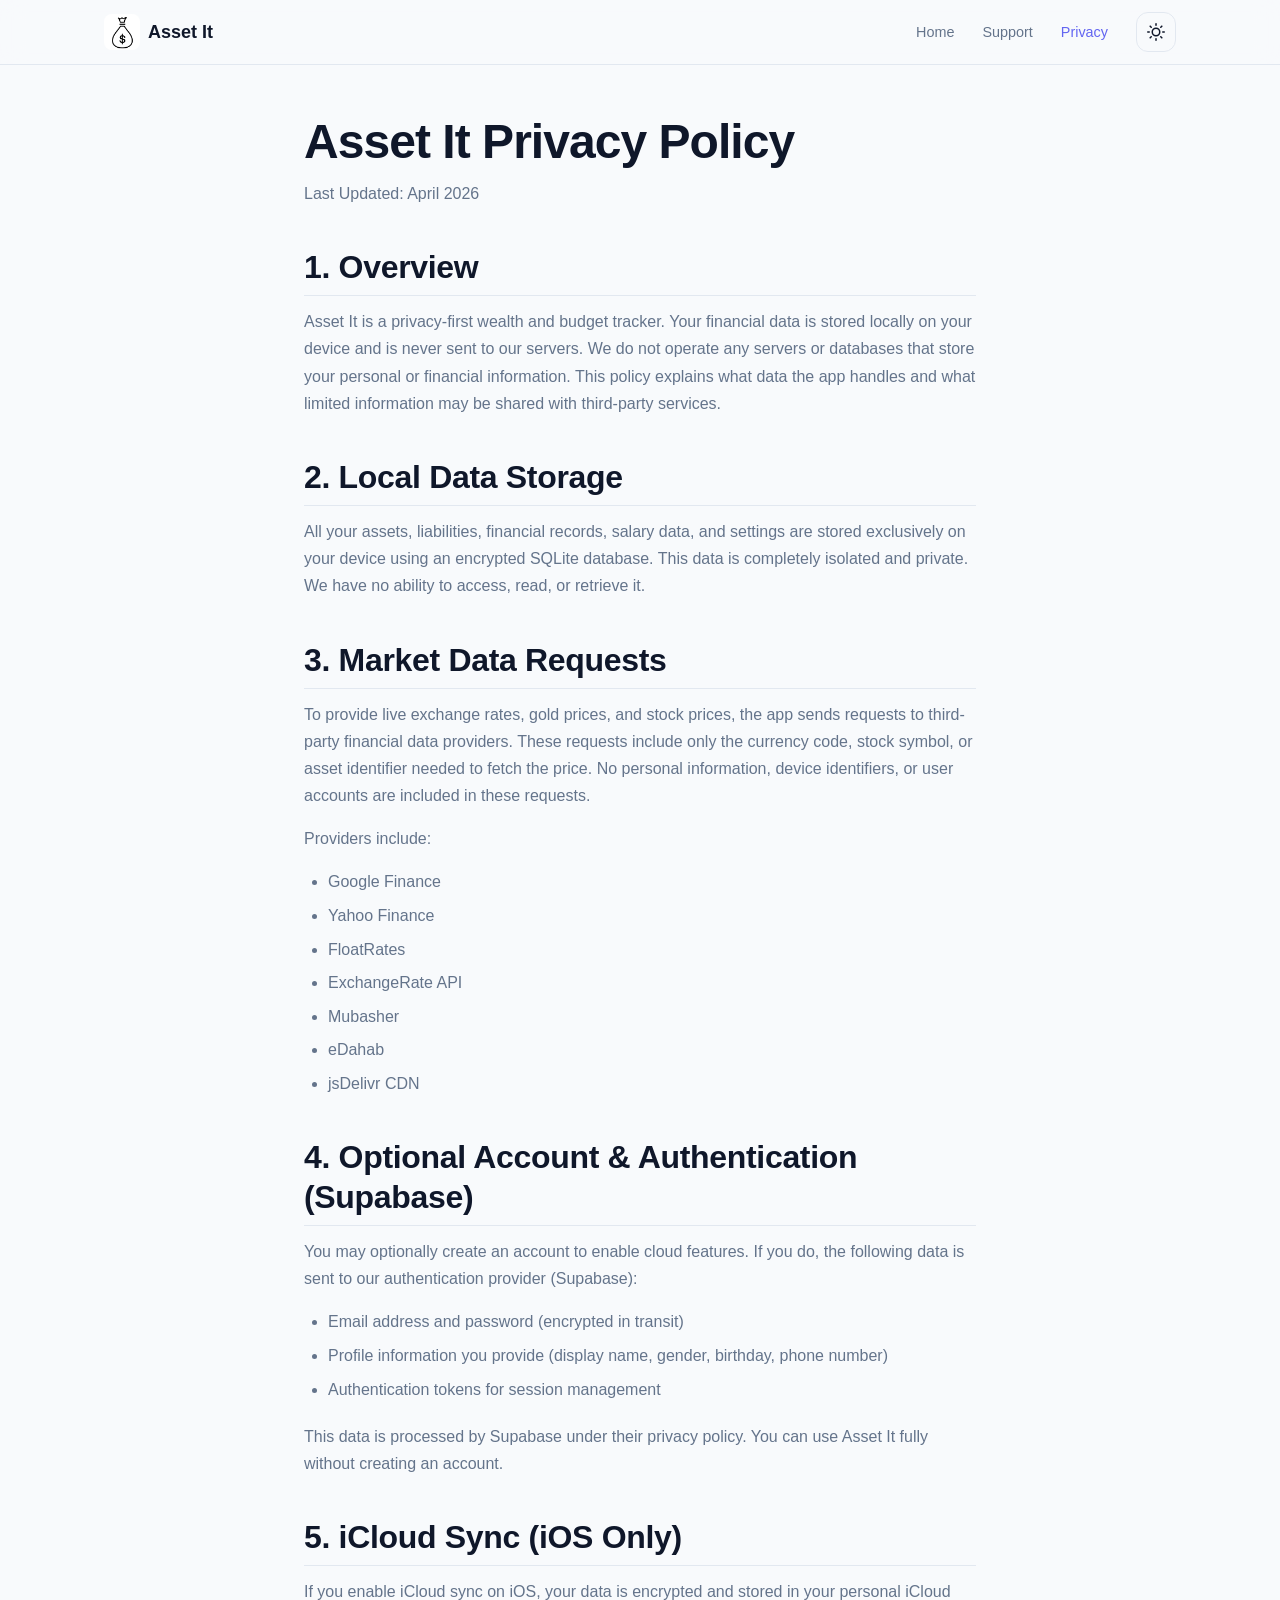
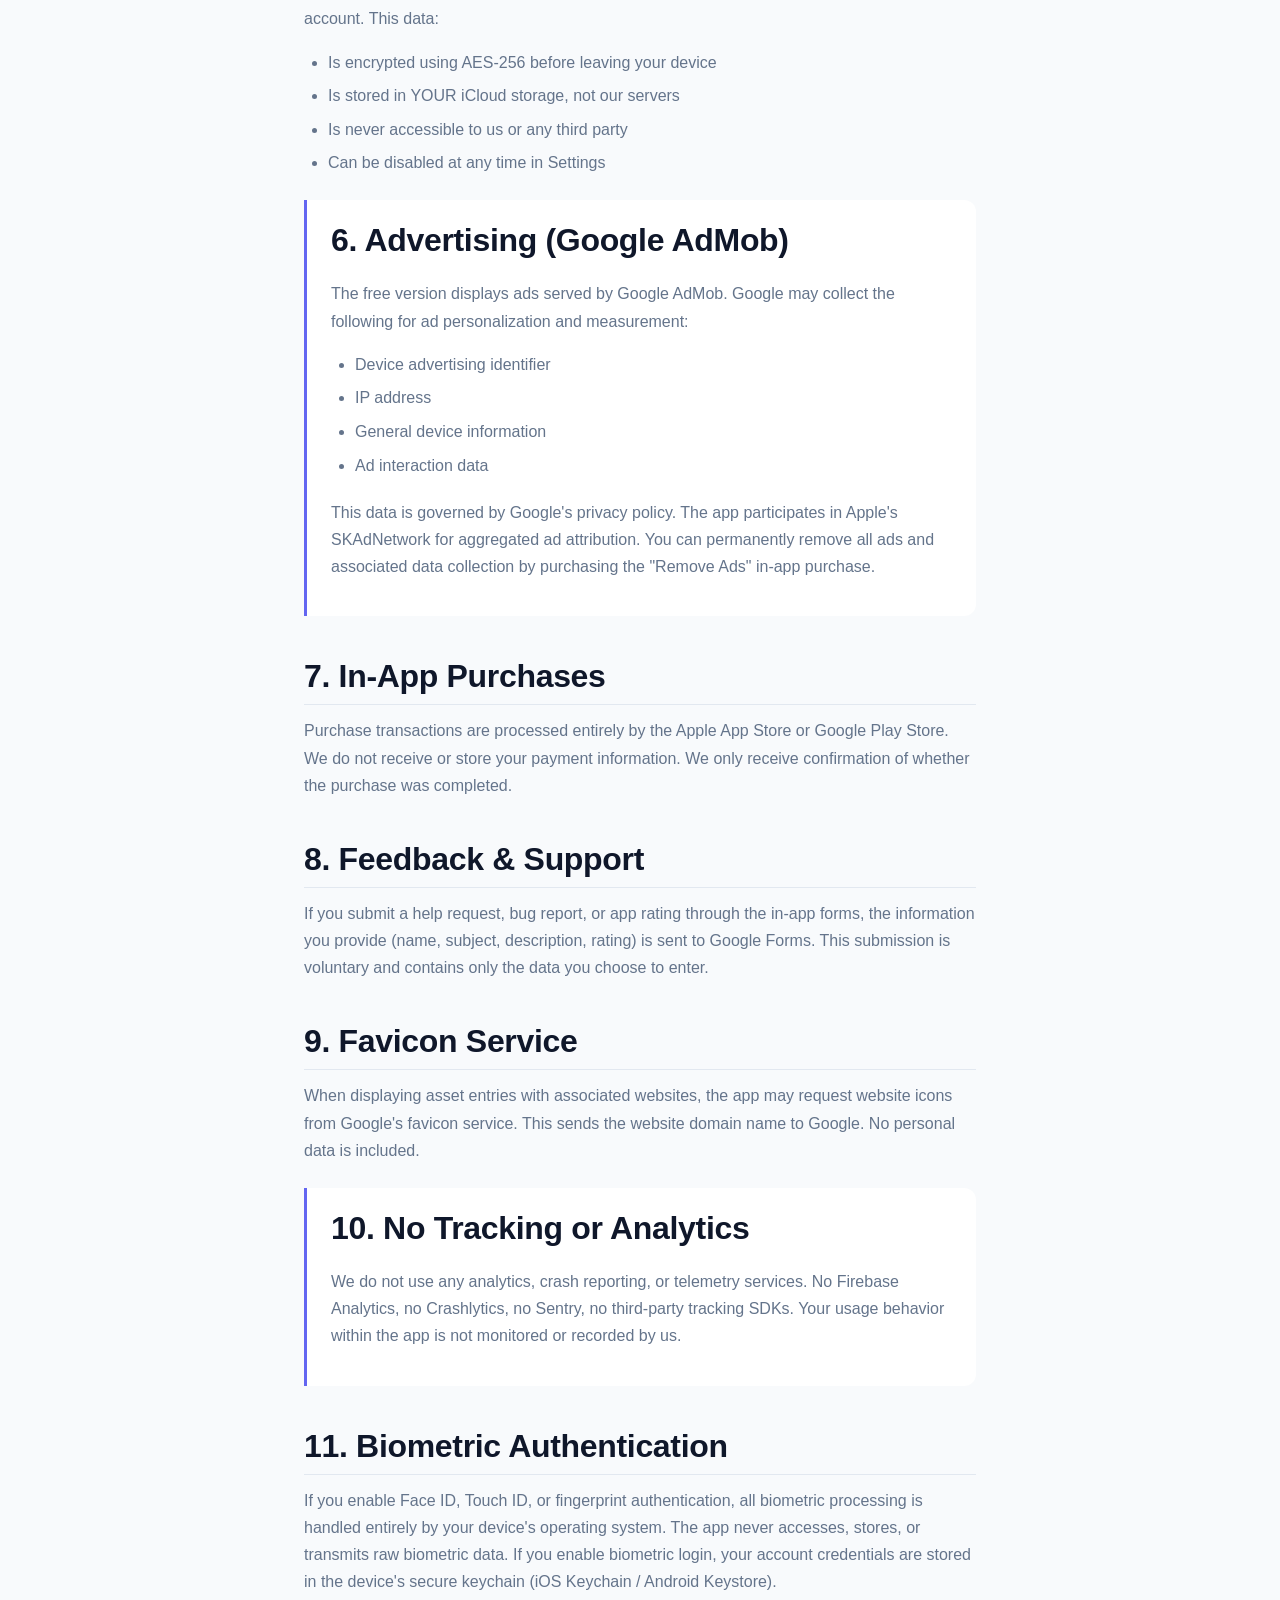
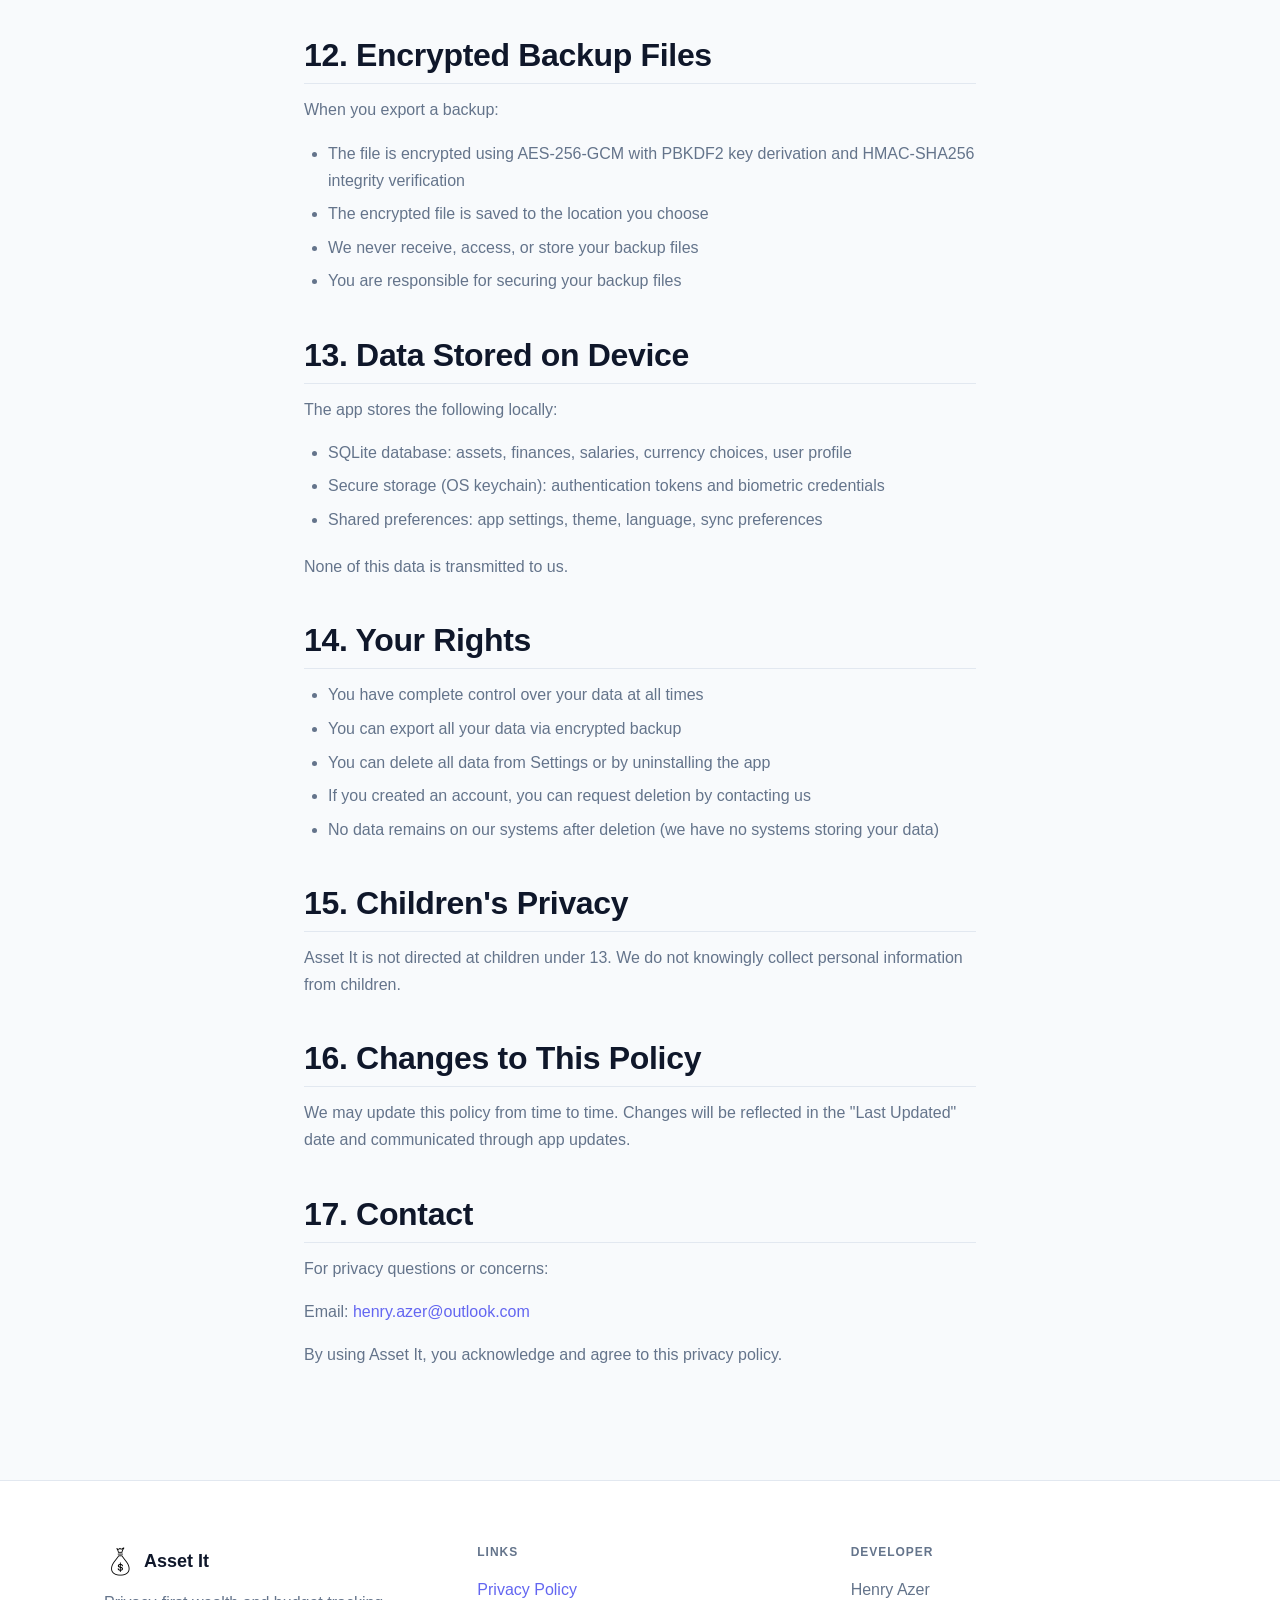
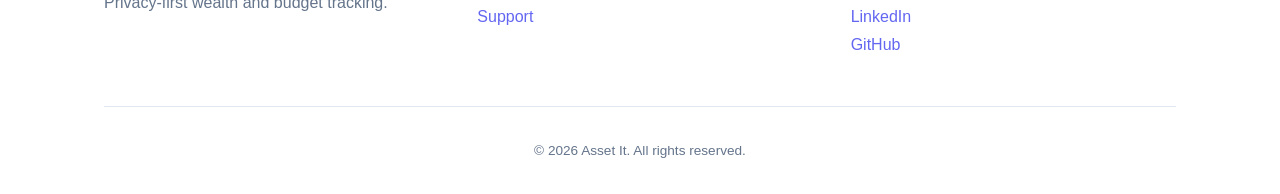
==== commit 02425c3a: "feat: add favicon and apple touch icon" ====
--- a/privacy-policy.html
+++ b/privacy-policy.html
@@ -4,6 +4,8 @@
   <meta charset="UTF-8">
   <meta name="viewport" content="width=device-width, initial-scale=1.0">
   <title>Privacy Policy — Asset It</title>
+  <link rel="icon" href="assets/favicon.ico" type="image/x-icon">
+  <link rel="apple-touch-icon" href="assets/apple-touch-icon.png">
   <link rel="stylesheet" href="css/styles.css">
 </head>
 <body>
--- a/css/styles.css
+++ b/css/styles.css
@@ -168,6 +168,9 @@
   align-items: center;
   justify-content: space-between;
   height: 64px;
+  max-width: 1120px;
+  margin: 0 auto;
+  padding: 0 1.5rem;
 }
 
 .nav__brand {
